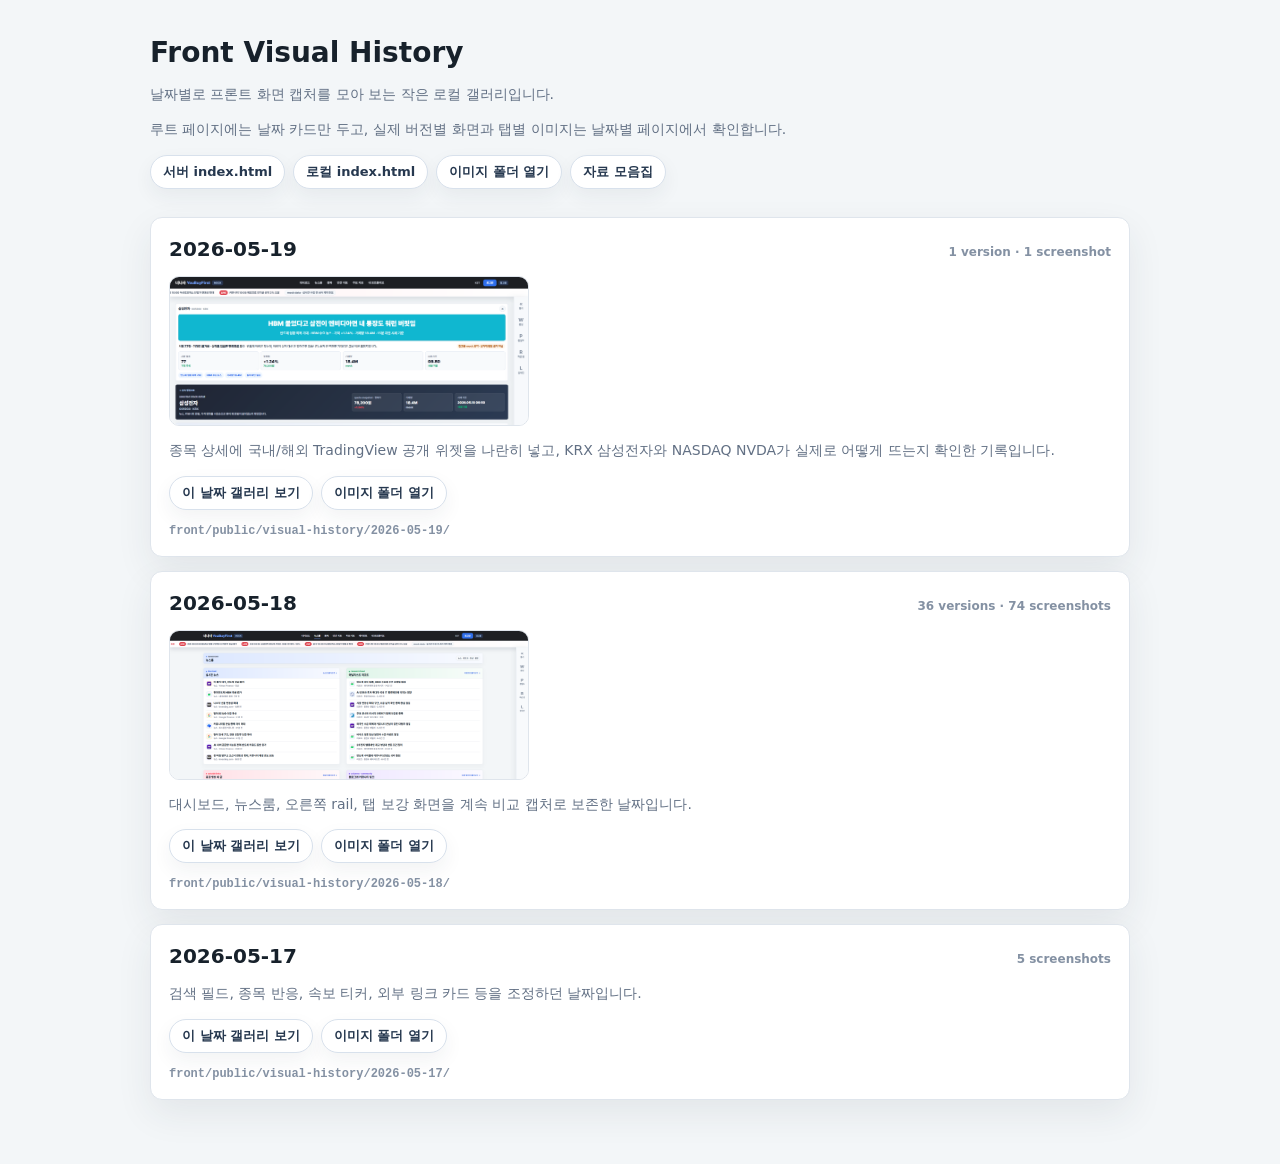
==== front/public/visual-history/index.html @ 5a9eb998 "[front][docs] TradingView 위젯 기록 추가" ====
<!doctype html>
<html lang="ko">
  <head>
    <meta charset="UTF-8" />
    <meta name="viewport" content="width=device-width, initial-scale=1.0" />
    <title>YouBuyFirst Front Visual History</title>
    <style>
      :root {
        color: #17212b;
        background: #f3f6f8;
        font-family:
          Pretendard,
          "Pretendard Variable",
          system-ui,
          -apple-system,
          BlinkMacSystemFont,
          "Segoe UI",
          sans-serif;
      }

      * {
        box-sizing: border-box;
      }

      body {
        margin: 0;
      }

      main {
        width: min(980px, calc(100% - 40px));
        margin: 0 auto;
        padding: 36px 0 64px;
      }

      header,
      .date-list,
      article {
        display: grid;
        gap: 14px;
      }

      header {
        margin-bottom: 28px;
      }

      h1,
      h2,
      p {
        margin: 0;
      }

      h1 {
        font-size: 28px;
        line-height: 1.2;
      }

      h2 {
        font-size: 20px;
        line-height: 1.3;
      }

      p {
        color: #627084;
        font-size: 14px;
        line-height: 1.55;
      }

      a {
        color: #2f6fed;
        font-size: 13px;
        font-weight: 760;
        text-decoration: none;
      }

      .actions,
      .date-actions {
        display: flex;
        flex-wrap: wrap;
        gap: 8px;
      }

      .actions a,
      .date-actions a {
        display: inline-flex;
        align-items: center;
        min-height: 34px;
        padding: 0 12px;
        border: 1px solid #d8e1ec;
        border-radius: 999px;
        background: #ffffff;
        color: #26384f;
        box-shadow: 0 8px 20px rgba(39, 51, 67, 0.06);
      }

      article {
        padding: 18px;
        border: 1px solid #dfe5ec;
        border-radius: 12px;
        background: #ffffff;
        box-shadow: 0 14px 36px rgba(39, 51, 67, 0.08);
      }

      .date-title {
        display: flex;
        flex-wrap: wrap;
        align-items: baseline;
        justify-content: space-between;
        gap: 8px 16px;
      }

      .meta,
      code {
        color: #8491a3;
        font-size: 12px;
        font-weight: 700;
      }

      .thumb {
        display: block;
        width: min(360px, 100%);
        height: 150px;
        object-fit: cover;
        object-position: top left;
        border: 1px solid #dfe5ec;
        border-radius: 10px;
      }

      @media (max-width: 760px) {
        main {
          width: min(100% - 24px, 980px);
        }
      }
    </style>
  </head>
  <body>
    <main>
      <header>
        <h1>Front Visual History</h1>
        <p>날짜별로 프론트 화면 캡처를 모아 보는 작은 로컬 갤러리입니다.</p>
        <p>루트 페이지에는 날짜 카드만 두고, 실제 버전별 화면과 탭별 이미지는 날짜별 페이지에서 확인합니다.</p>
        <div class="actions" aria-label="로컬 갤러리 링크">
          <a href="http://127.0.0.1:5174/visual-history/index.html">서버 index.html</a>
          <a href="file:///C:/agents/YouBuyFirst/.worktrees/front-dashboard-design-polish/front/public/visual-history/index.html">로컬 index.html</a>
          <a href="file:///C:/agents/YouBuyFirst/.worktrees/front-dashboard-design-polish/front/public/visual-history/">이미지 폴더 열기</a>
          <a href="./references/index.html">자료 모음집</a>
        </div>
      </header>

      <section class="date-list" aria-label="날짜별 프론트 UI 캡처">
        <article>
          <div class="date-title">
            <h2>2026-05-19</h2>
            <span class="meta">1 version · 1 screenshot</span>
          </div>
          <img class="thumb" src="./2026-05-19/FV-20260519-1729-tradingview-widget-comparison-stock-detail-1440.png" alt="2026-05-19 TradingView widget comparison thumbnail" />
          <p>종목 상세에 국내/해외 TradingView 공개 위젯을 나란히 넣고, KRX 삼성전자와 NASDAQ NVDA가 실제로 어떻게 뜨는지 확인한 기록입니다.</p>
          <div class="date-actions">
            <a href="./2026-05-19/index.html">이 날짜 갤러리 보기</a>
            <a href="file:///C:/agents/YouBuyFirst/.worktrees/front-dashboard-design-polish/front/public/visual-history/2026-05-19/">이미지 폴더 열기</a>
          </div>
          <code>front/public/visual-history/2026-05-19/</code>
        </article>

        <article>
          <div class="date-title">
            <h2>2026-05-18</h2>
            <span class="meta">36 versions · 74 screenshots</span>
          </div>
          <img class="thumb" src="./2026-05-18/FV-20260518-2108-newsroom-four-feed-overview-newsroom-1920.png" alt="2026-05-18 newsroom four feed overview thumbnail" />
          <p>대시보드, 뉴스룸, 오른쪽 rail, 탭 보강 화면을 계속 비교 캡처로 보존한 날짜입니다.</p>
          <div class="date-actions">
            <a href="./2026-05-18/index.html">이 날짜 갤러리 보기</a>
            <a href="file:///C:/agents/YouBuyFirst/.worktrees/front-dashboard-design-polish/front/public/visual-history/2026-05-18/">이미지 폴더 열기</a>
          </div>
          <code>front/public/visual-history/2026-05-18/</code>
        </article>

        <article>
          <div class="date-title">
            <h2>2026-05-17</h2>
            <span class="meta">5 screenshots</span>
          </div>
          <p>검색 필드, 종목 반응, 속보 티커, 외부 링크 카드 등을 조정하던 날짜입니다.</p>
          <div class="date-actions">
            <a href="./2026-05-17/index.html">이 날짜 갤러리 보기</a>
            <a href="file:///C:/agents/YouBuyFirst/.worktrees/front-dashboard-design-polish/front/public/visual-history/2026-05-17/">이미지 폴더 열기</a>
          </div>
          <code>front/public/visual-history/2026-05-17/</code>
        </article>
      </section>
    </main>
  </body>
</html>
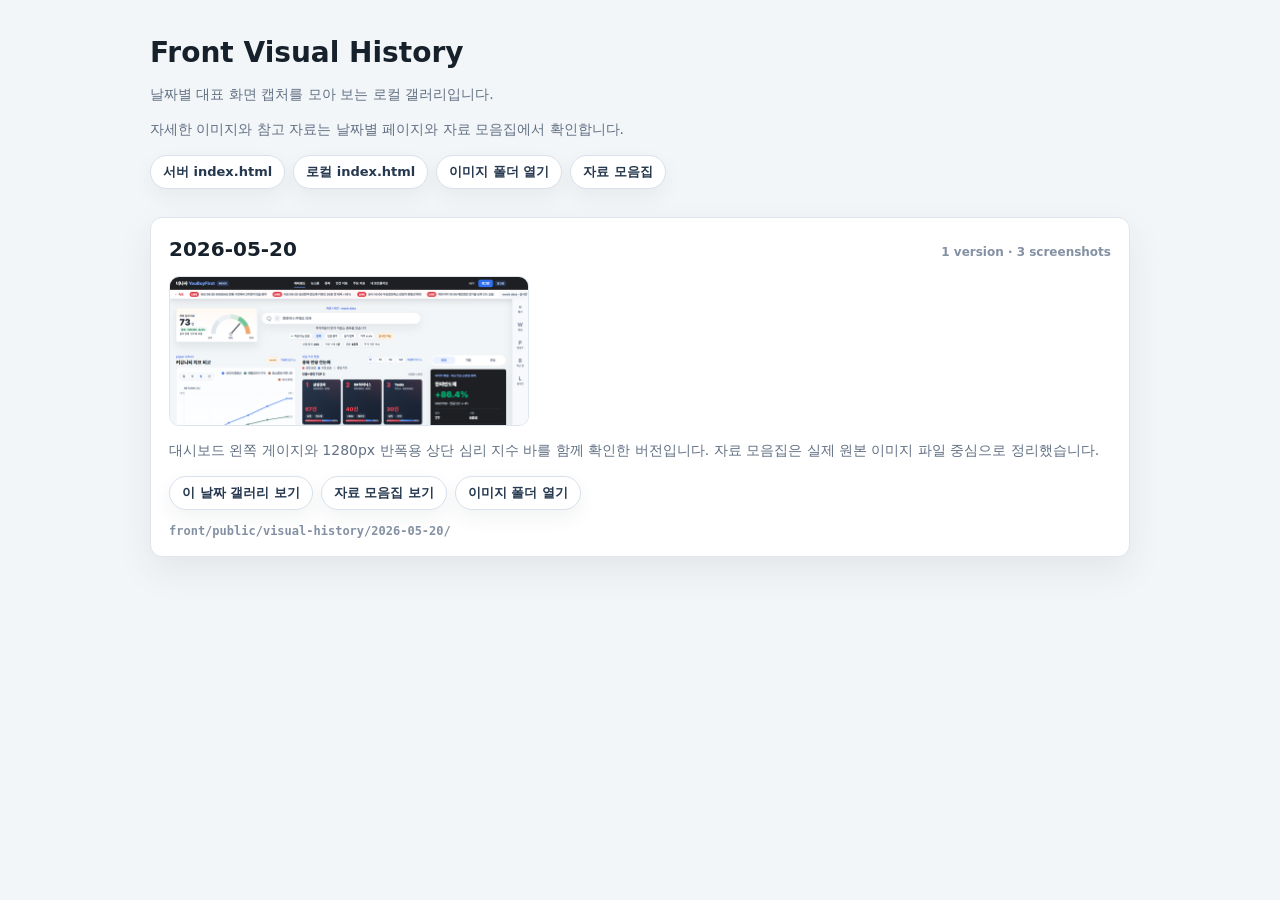
==== commit bb774f9f: "[front][feat] 대시보드 개미 심리 지수 추가" ====
--- a/front/public/visual-history/index.html
+++ b/front/public/visual-history/index.html
@@ -8,140 +8,37 @@
       :root {
         color: #17212b;
         background: #f3f6f8;
-        font-family:
-          Pretendard,
-          "Pretendard Variable",
-          system-ui,
-          -apple-system,
-          BlinkMacSystemFont,
-          "Segoe UI",
-          sans-serif;
+        font-family: Pretendard, "Pretendard Variable", system-ui, -apple-system, BlinkMacSystemFont, "Segoe UI", sans-serif;
       }
-
-      * {
-        box-sizing: border-box;
-      }
-
-      body {
-        margin: 0;
-      }
-
-      main {
-        width: min(980px, calc(100% - 40px));
-        margin: 0 auto;
-        padding: 36px 0 64px;
-      }
-
-      header,
-      .date-list,
-      article {
-        display: grid;
-        gap: 14px;
-      }
-
-      header {
-        margin-bottom: 28px;
-      }
-
-      h1,
-      h2,
-      p {
-        margin: 0;
-      }
-
-      h1 {
-        font-size: 28px;
-        line-height: 1.2;
-      }
-
-      h2 {
-        font-size: 20px;
-        line-height: 1.3;
-      }
-
-      p {
-        color: #627084;
-        font-size: 14px;
-        line-height: 1.55;
-      }
-
-      a {
-        color: #2f6fed;
-        font-size: 13px;
-        font-weight: 760;
-        text-decoration: none;
-      }
-
-      .actions,
-      .date-actions {
-        display: flex;
-        flex-wrap: wrap;
-        gap: 8px;
-      }
-
-      .actions a,
-      .date-actions a {
-        display: inline-flex;
-        align-items: center;
-        min-height: 34px;
-        padding: 0 12px;
-        border: 1px solid #d8e1ec;
-        border-radius: 999px;
-        background: #ffffff;
-        color: #26384f;
-        box-shadow: 0 8px 20px rgba(39, 51, 67, 0.06);
-      }
-
-      article {
-        padding: 18px;
-        border: 1px solid #dfe5ec;
-        border-radius: 12px;
-        background: #ffffff;
-        box-shadow: 0 14px 36px rgba(39, 51, 67, 0.08);
-      }
-
-      .date-title {
-        display: flex;
-        flex-wrap: wrap;
-        align-items: baseline;
-        justify-content: space-between;
-        gap: 8px 16px;
-      }
-
-      .meta,
-      code {
-        color: #8491a3;
-        font-size: 12px;
-        font-weight: 700;
-      }
-
-      .thumb {
-        display: block;
-        width: min(360px, 100%);
-        height: 150px;
-        object-fit: cover;
-        object-position: top left;
-        border: 1px solid #dfe5ec;
-        border-radius: 10px;
-      }
-
-      @media (max-width: 760px) {
-        main {
-          width: min(100% - 24px, 980px);
-        }
-      }
+      * { box-sizing: border-box; }
+      body { margin: 0; }
+      main { width: min(980px, calc(100% - 40px)); margin: 0 auto; padding: 36px 0 64px; }
+      header, .date-list, article { display: grid; gap: 14px; }
+      header { margin-bottom: 28px; }
+      h1, h2, p { margin: 0; }
+      h1 { font-size: 28px; line-height: 1.2; }
+      h2 { font-size: 20px; line-height: 1.3; }
+      p { color: #627084; font-size: 14px; line-height: 1.55; }
+      a { color: #2f6fed; font-size: 13px; font-weight: 760; text-decoration: none; }
+      .actions, .date-actions { display: flex; flex-wrap: wrap; gap: 8px; }
+      .actions a, .date-actions a { display: inline-flex; align-items: center; min-height: 34px; padding: 0 12px; border: 1px solid #d8e1ec; border-radius: 999px; background: #fff; color: #26384f; box-shadow: 0 8px 20px rgba(39, 51, 67, 0.06); }
+      article { padding: 18px; border: 1px solid #dfe5ec; border-radius: 12px; background: #fff; box-shadow: 0 14px 36px rgba(39, 51, 67, 0.08); }
+      .date-title { display: flex; flex-wrap: wrap; align-items: baseline; justify-content: space-between; gap: 8px 16px; }
+      .meta, code { color: #8491a3; font-size: 12px; font-weight: 700; }
+      .thumb { display: block; width: min(360px, 100%); height: 150px; object-fit: cover; object-position: top left; border: 1px solid #dfe5ec; border-radius: 10px; }
+      @media (max-width: 760px) { main { width: min(100% - 24px, 980px); } }
     </style>
   </head>
   <body>
     <main>
       <header>
         <h1>Front Visual History</h1>
-        <p>날짜별로 프론트 화면 캡처를 모아 보는 작은 로컬 갤러리입니다.</p>
-        <p>루트 페이지에는 날짜 카드만 두고, 실제 버전별 화면과 탭별 이미지는 날짜별 페이지에서 확인합니다.</p>
+        <p>날짜별 대표 화면 캡처를 모아 보는 로컬 갤러리입니다.</p>
+        <p>자세한 이미지와 참고 자료는 날짜별 페이지와 자료 모음집에서 확인합니다.</p>
         <div class="actions" aria-label="로컬 갤러리 링크">
           <a href="http://127.0.0.1:5174/visual-history/index.html">서버 index.html</a>
-          <a href="file:///C:/agents/YouBuyFirst/.worktrees/front-dashboard-design-polish/front/public/visual-history/index.html">로컬 index.html</a>
-          <a href="file:///C:/agents/YouBuyFirst/.worktrees/front-dashboard-design-polish/front/public/visual-history/">이미지 폴더 열기</a>
+          <a href="file:///C:/agents/YouBuyFirst/.worktrees/front-retail-sentiment-widget/front/public/visual-history/index.html">로컬 index.html</a>
+          <a href="file:///C:/agents/YouBuyFirst/.worktrees/front-retail-sentiment-widget/front/public/visual-history/">이미지 폴더 열기</a>
           <a href="./references/index.html">자료 모음집</a>
         </div>
       </header>
@@ -149,45 +46,19 @@
       <section class="date-list" aria-label="날짜별 프론트 UI 캡처">
         <article>
           <div class="date-title">
-            <h2>2026-05-19</h2>
-            <span class="meta">1 version · 1 screenshot</span>
+            <h2>2026-05-20</h2>
+            <span class="meta">1 version · 3 screenshots</span>
           </div>
-          <img class="thumb" src="./2026-05-19/FV-20260519-1729-tradingview-widget-comparison-stock-detail-1440.png" alt="2026-05-19 TradingView widget comparison thumbnail" />
-          <p>종목 상세에 국내/해외 TradingView 공개 위젯을 나란히 넣고, KRX 삼성전자와 NASDAQ NVDA가 실제로 어떻게 뜨는지 확인한 기록입니다.</p>
+          <img class="thumb" src="./2026-05-20/FV-20260520-1038-retail-sentiment-gauge-ratio-dashboard-1440.png" alt="2026-05-20 dashboard retail sentiment gauge thumbnail" />
+          <p>대시보드 왼쪽 게이지와 1280px 반폭용 상단 심리 지수 바를 함께 확인한 버전입니다. 자료 모음집은 실제 원본 이미지 파일 중심으로 정리했습니다.</p>
           <div class="date-actions">
-            <a href="./2026-05-19/index.html">이 날짜 갤러리 보기</a>
-            <a href="file:///C:/agents/YouBuyFirst/.worktrees/front-dashboard-design-polish/front/public/visual-history/2026-05-19/">이미지 폴더 열기</a>
+            <a href="./2026-05-20/index.html">이 날짜 갤러리 보기</a>
+            <a href="./references/index.html">자료 모음집 보기</a>
+            <a href="file:///C:/agents/YouBuyFirst/.worktrees/front-retail-sentiment-widget/front/public/visual-history/2026-05-20/">이미지 폴더 열기</a>
           </div>
-          <code>front/public/visual-history/2026-05-19/</code>
-        </article>
-
-        <article>
-          <div class="date-title">
-            <h2>2026-05-18</h2>
-            <span class="meta">36 versions · 74 screenshots</span>
-          </div>
-          <img class="thumb" src="./2026-05-18/FV-20260518-2108-newsroom-four-feed-overview-newsroom-1920.png" alt="2026-05-18 newsroom four feed overview thumbnail" />
-          <p>대시보드, 뉴스룸, 오른쪽 rail, 탭 보강 화면을 계속 비교 캡처로 보존한 날짜입니다.</p>
-          <div class="date-actions">
-            <a href="./2026-05-18/index.html">이 날짜 갤러리 보기</a>
-            <a href="file:///C:/agents/YouBuyFirst/.worktrees/front-dashboard-design-polish/front/public/visual-history/2026-05-18/">이미지 폴더 열기</a>
-          </div>
-          <code>front/public/visual-history/2026-05-18/</code>
-        </article>
-
-        <article>
-          <div class="date-title">
-            <h2>2026-05-17</h2>
-            <span class="meta">5 screenshots</span>
-          </div>
-          <p>검색 필드, 종목 반응, 속보 티커, 외부 링크 카드 등을 조정하던 날짜입니다.</p>
-          <div class="date-actions">
-            <a href="./2026-05-17/index.html">이 날짜 갤러리 보기</a>
-            <a href="file:///C:/agents/YouBuyFirst/.worktrees/front-dashboard-design-polish/front/public/visual-history/2026-05-17/">이미지 폴더 열기</a>
-          </div>
-          <code>front/public/visual-history/2026-05-17/</code>
+          <code>front/public/visual-history/2026-05-20/</code>
         </article>
       </section>
     </main>
   </body>
-</html>
+</html>
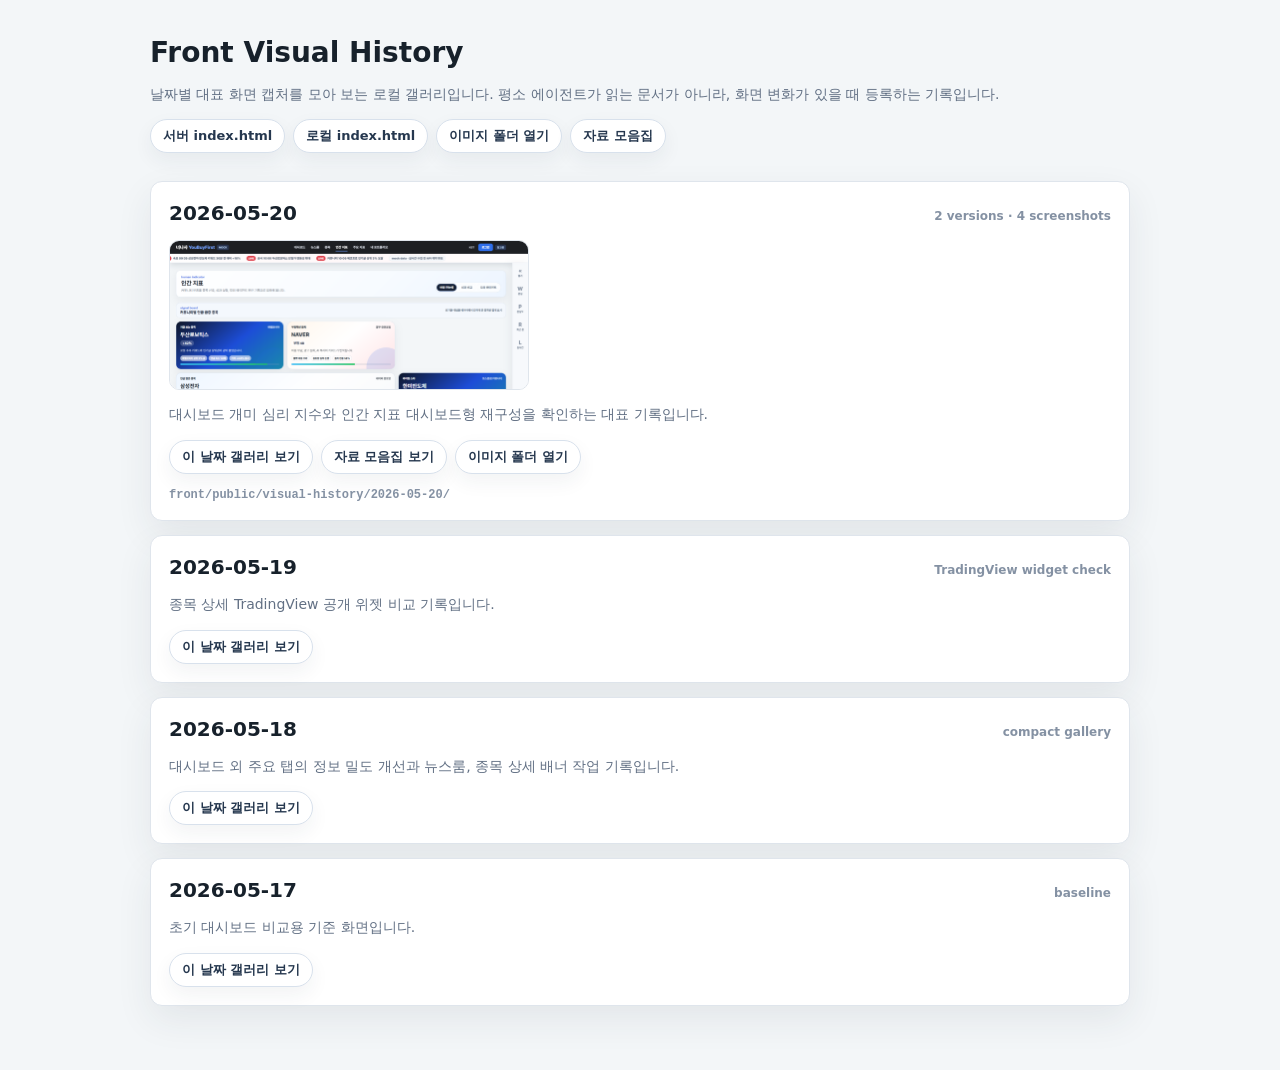
==== commit a62bcd61: "[front][feat] 인간 지표 화면 재구성" ====
--- a/front/public/visual-history/index.html
+++ b/front/public/visual-history/index.html
@@ -33,8 +33,7 @@
     <main>
       <header>
         <h1>Front Visual History</h1>
-        <p>날짜별 대표 화면 캡처를 모아 보는 로컬 갤러리입니다.</p>
-        <p>자세한 이미지와 참고 자료는 날짜별 페이지와 자료 모음집에서 확인합니다.</p>
+        <p>날짜별 대표 화면 캡처를 모아 보는 로컬 갤러리입니다. 평소 에이전트가 읽는 문서가 아니라, 화면 변화가 있을 때 등록하는 기록입니다.</p>
         <div class="actions" aria-label="로컬 갤러리 링크">
           <a href="http://127.0.0.1:5174/visual-history/index.html">서버 index.html</a>
           <a href="file:///C:/agents/YouBuyFirst/.worktrees/front-retail-sentiment-widget/front/public/visual-history/index.html">로컬 index.html</a>
@@ -47,10 +46,10 @@
         <article>
           <div class="date-title">
             <h2>2026-05-20</h2>
-            <span class="meta">1 version · 3 screenshots</span>
+            <span class="meta">2 versions · 4 screenshots</span>
           </div>
-          <img class="thumb" src="./2026-05-20/FV-20260520-1038-retail-sentiment-gauge-ratio-dashboard-1440.png" alt="2026-05-20 dashboard retail sentiment gauge thumbnail" />
-          <p>대시보드 왼쪽 게이지와 1280px 반폭용 상단 심리 지수 바를 함께 확인한 버전입니다. 자료 모음집은 실제 원본 이미지 파일 중심으로 정리했습니다.</p>
+          <img class="thumb" src="./2026-05-20/FV-20260520-1233-human-indicator-redesign-communities-1440.png" alt="2026-05-20 human indicator redesign thumbnail" />
+          <p>대시보드 개미 심리 지수와 인간 지표 대시보드형 재구성을 확인하는 대표 기록입니다.</p>
           <div class="date-actions">
             <a href="./2026-05-20/index.html">이 날짜 갤러리 보기</a>
             <a href="./references/index.html">자료 모음집 보기</a>
@@ -58,7 +57,40 @@
           </div>
           <code>front/public/visual-history/2026-05-20/</code>
         </article>
+
+        <article>
+          <div class="date-title">
+            <h2>2026-05-19</h2>
+            <span class="meta">TradingView widget check</span>
+          </div>
+          <p>종목 상세 TradingView 공개 위젯 비교 기록입니다.</p>
+          <div class="date-actions">
+            <a href="./2026-05-19/index.html">이 날짜 갤러리 보기</a>
+          </div>
+        </article>
+
+        <article>
+          <div class="date-title">
+            <h2>2026-05-18</h2>
+            <span class="meta">compact gallery</span>
+          </div>
+          <p>대시보드 외 주요 탭의 정보 밀도 개선과 뉴스룸, 종목 상세 배너 작업 기록입니다.</p>
+          <div class="date-actions">
+            <a href="./2026-05-18/index.html">이 날짜 갤러리 보기</a>
+          </div>
+        </article>
+
+        <article>
+          <div class="date-title">
+            <h2>2026-05-17</h2>
+            <span class="meta">baseline</span>
+          </div>
+          <p>초기 대시보드 비교용 기준 화면입니다.</p>
+          <div class="date-actions">
+            <a href="./2026-05-17/index.html">이 날짜 갤러리 보기</a>
+          </div>
+        </article>
       </section>
     </main>
   </body>
-</html>+</html>
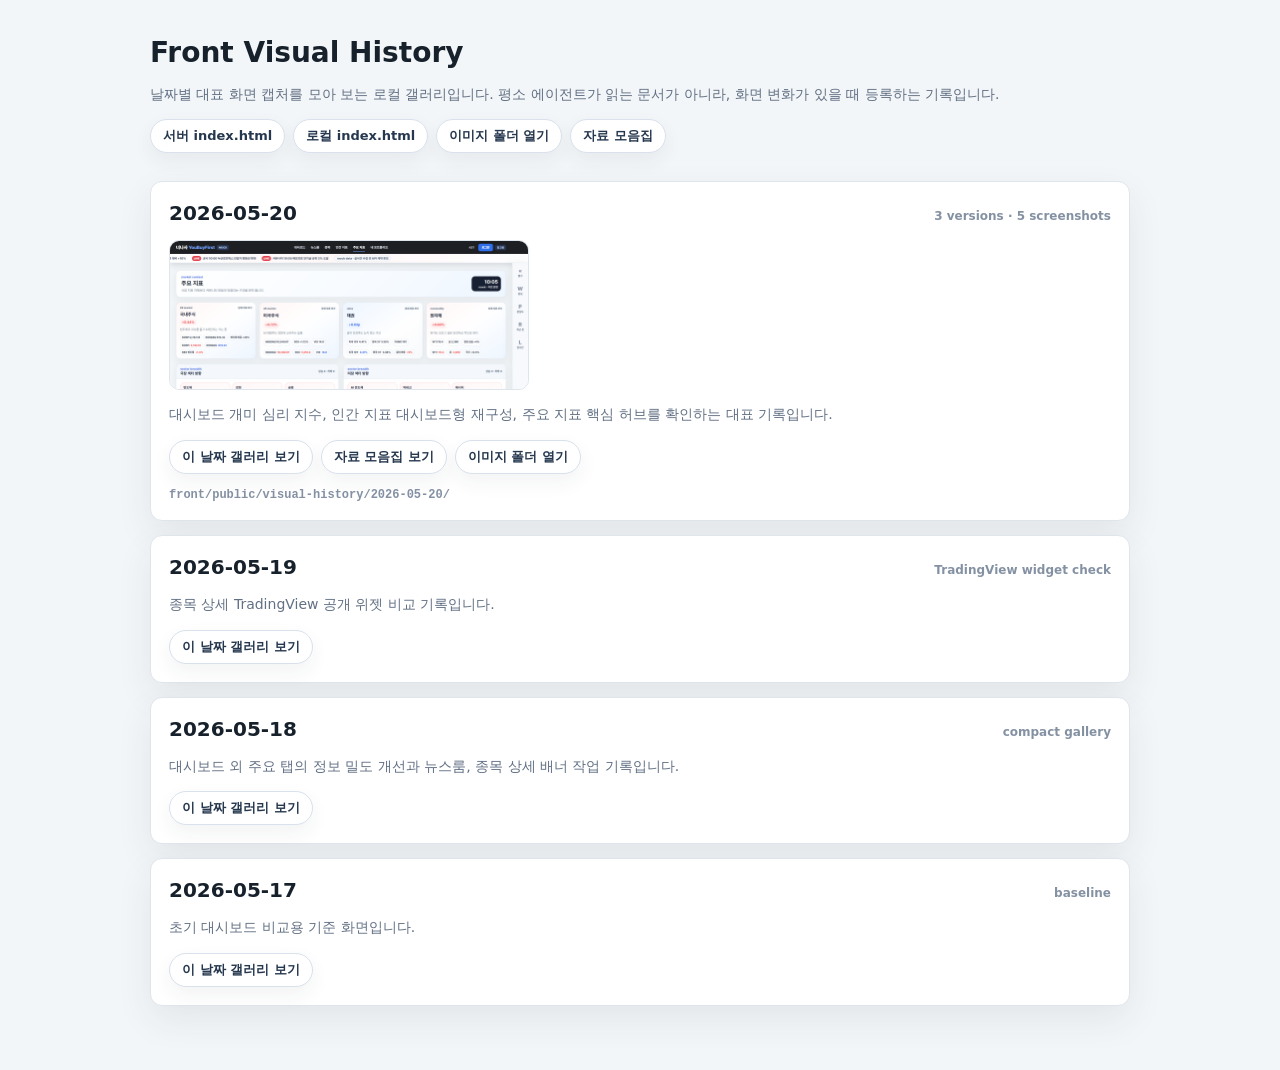
==== commit 10cf28f3: "[front][feat] 주요 지표 허브 재구성" ====
--- a/front/public/visual-history/index.html
+++ b/front/public/visual-history/index.html
@@ -46,10 +46,10 @@
         <article>
           <div class="date-title">
             <h2>2026-05-20</h2>
-            <span class="meta">2 versions · 4 screenshots</span>
+            <span class="meta">3 versions · 5 screenshots</span>
           </div>
-          <img class="thumb" src="./2026-05-20/FV-20260520-1233-human-indicator-redesign-communities-1440.png" alt="2026-05-20 human indicator redesign thumbnail" />
-          <p>대시보드 개미 심리 지수와 인간 지표 대시보드형 재구성을 확인하는 대표 기록입니다.</p>
+          <img class="thumb" src="./2026-05-20/FV-20260520-1257-indicators-hub-redesign-1440.png" alt="2026-05-20 indicators hub redesign thumbnail" />
+          <p>대시보드 개미 심리 지수, 인간 지표 대시보드형 재구성, 주요 지표 핵심 허브를 확인하는 대표 기록입니다.</p>
           <div class="date-actions">
             <a href="./2026-05-20/index.html">이 날짜 갤러리 보기</a>
             <a href="./references/index.html">자료 모음집 보기</a>
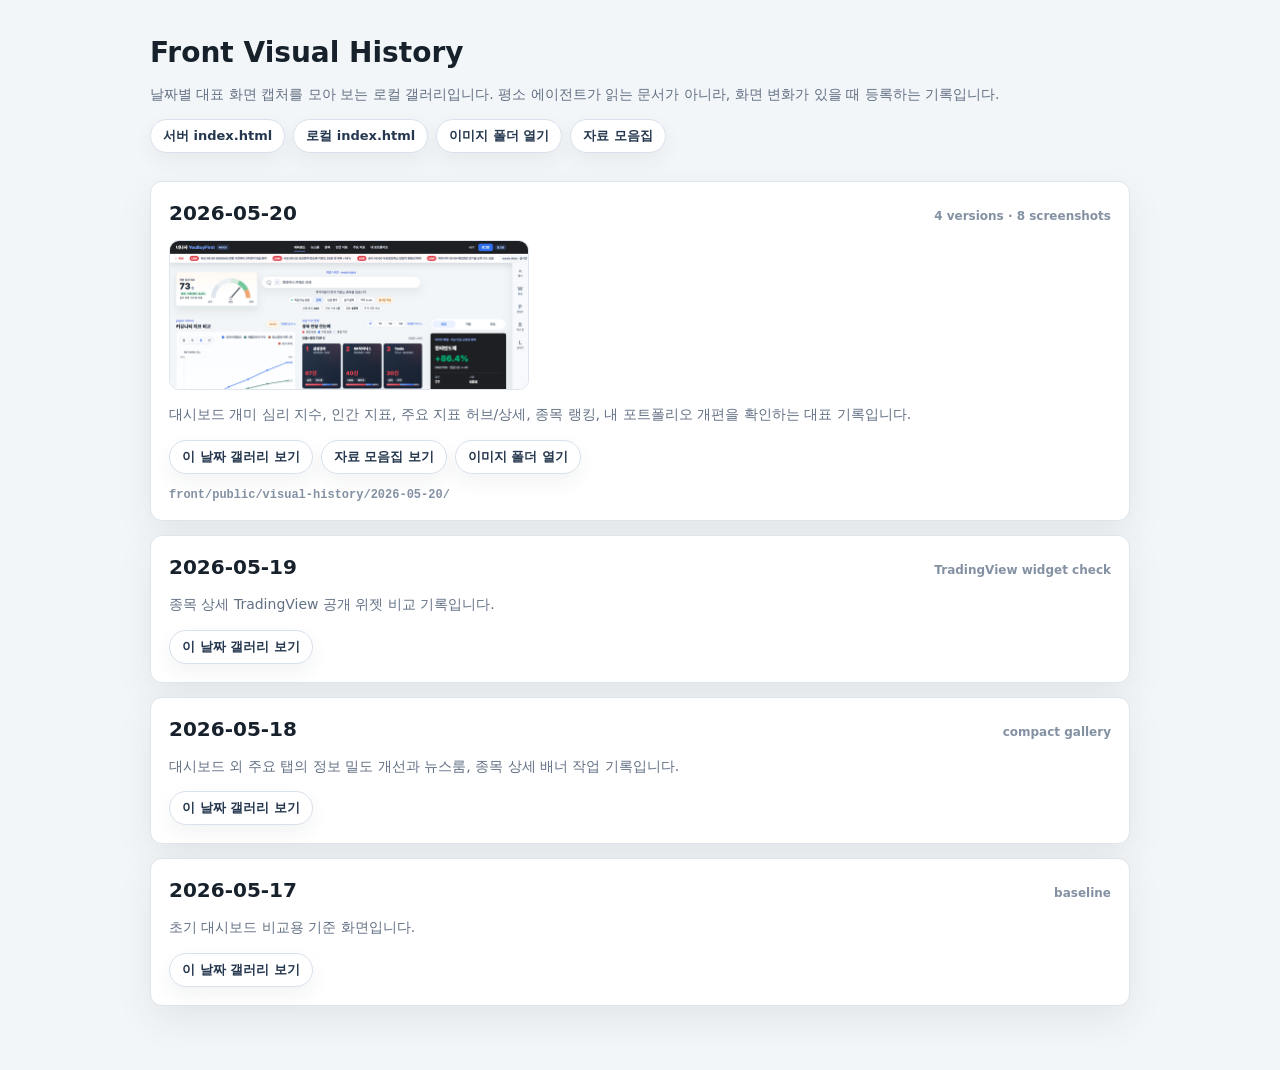
==== commit 67f15c3b: "[front][feat] 탭별 핵심 허브 디자인 정리" ====
--- a/front/public/visual-history/index.html
+++ b/front/public/visual-history/index.html
@@ -46,10 +46,10 @@
         <article>
           <div class="date-title">
             <h2>2026-05-20</h2>
-            <span class="meta">3 versions · 5 screenshots</span>
+            <span class="meta">4 versions · 8 screenshots</span>
           </div>
-          <img class="thumb" src="./2026-05-20/FV-20260520-1257-indicators-hub-redesign-1440.png" alt="2026-05-20 indicators hub redesign thumbnail" />
-          <p>대시보드 개미 심리 지수, 인간 지표 대시보드형 재구성, 주요 지표 핵심 허브를 확인하는 대표 기록입니다.</p>
+          <img class="thumb" src="./2026-05-20/FV-20260520-1038-retail-sentiment-gauge-ratio-dashboard-1440.png" alt="2026-05-20 dashboard thumbnail" />
+          <p>대시보드 개미 심리 지수, 인간 지표, 주요 지표 허브/상세, 종목 랭킹, 내 포트폴리오 개편을 확인하는 대표 기록입니다.</p>
           <div class="date-actions">
             <a href="./2026-05-20/index.html">이 날짜 갤러리 보기</a>
             <a href="./references/index.html">자료 모음집 보기</a>
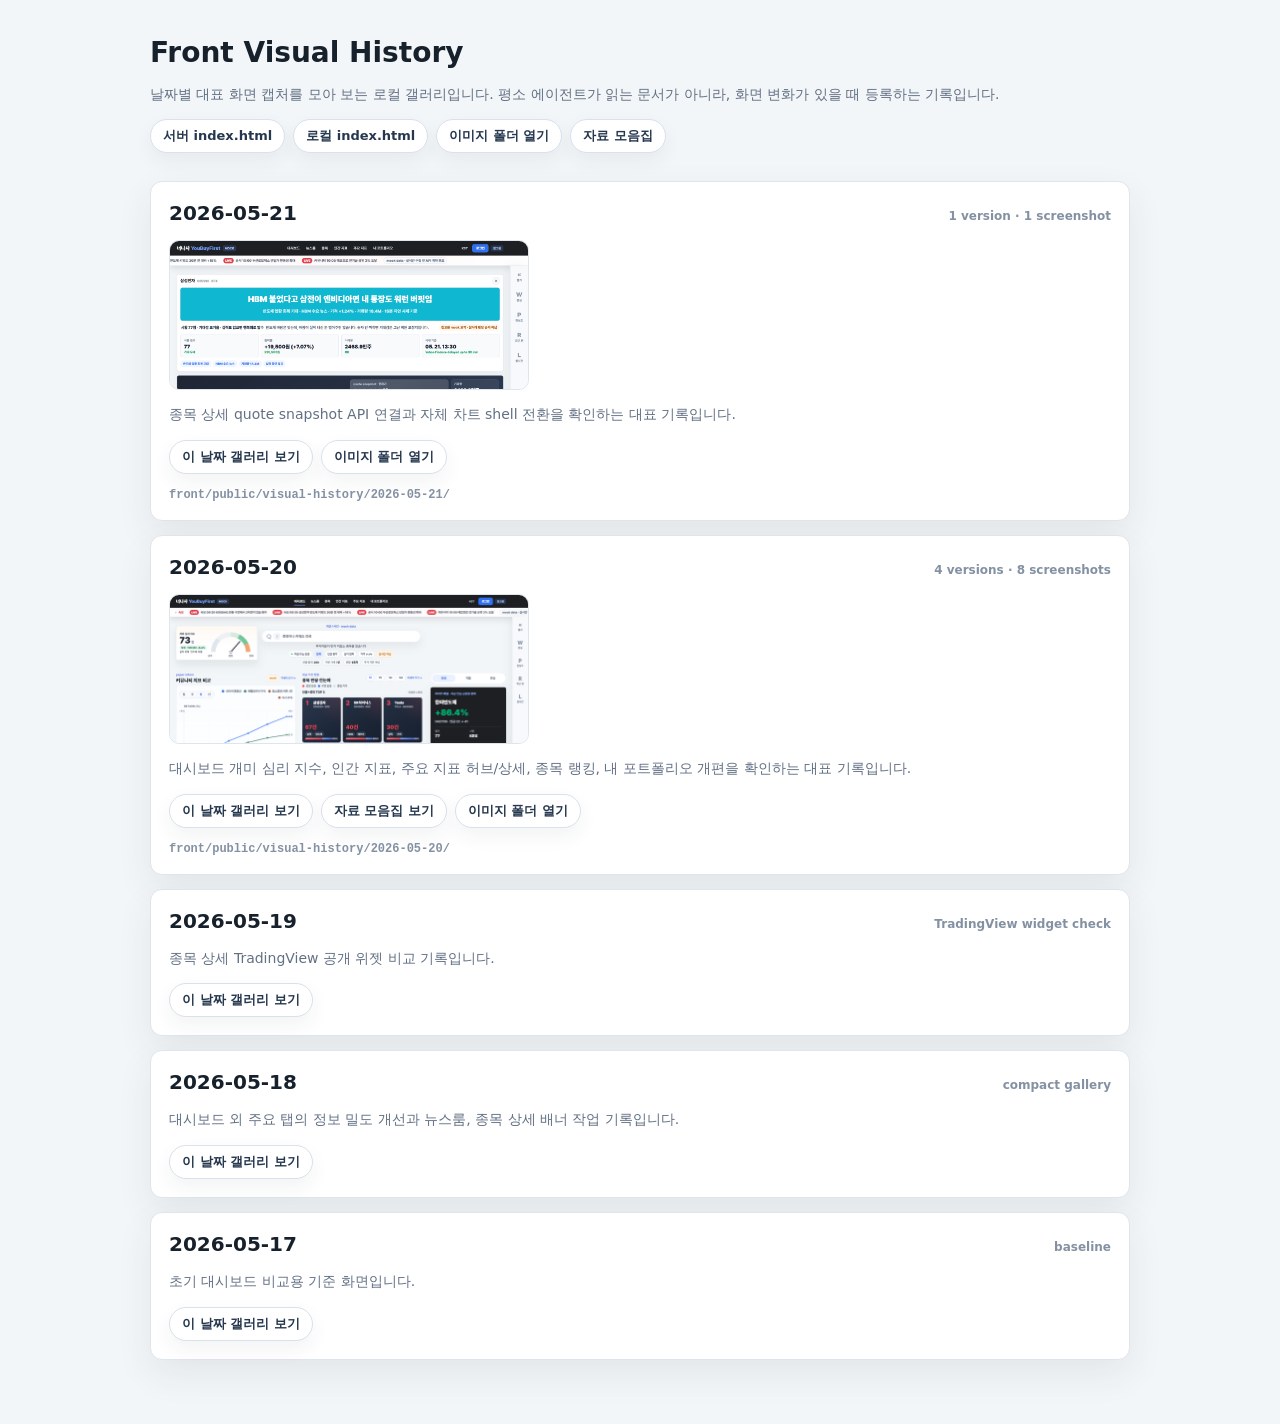
==== commit 96d01777: "[front][feat] 종목 상세 quote snapshot 연결" ====
--- a/front/public/visual-history/index.html
+++ b/front/public/visual-history/index.html
@@ -43,6 +43,20 @@
       </header>
 
       <section class="date-list" aria-label="날짜별 프론트 UI 캡처">
+        <article>
+          <div class="date-title">
+            <h2>2026-05-21</h2>
+            <span class="meta">1 version · 1 screenshot</span>
+          </div>
+          <img class="thumb" src="./2026-05-21/FV-20260521-1335-quote-snapshot-stock-detail-1280.png" alt="2026-05-21 stock detail thumbnail" />
+          <p>종목 상세 quote snapshot API 연결과 자체 차트 shell 전환을 확인하는 대표 기록입니다.</p>
+          <div class="date-actions">
+            <a href="./2026-05-21/index.html">이 날짜 갤러리 보기</a>
+            <a href="file:///C:/agents/YouBuyFirst/.worktrees/front-retail-sentiment-widget/front/public/visual-history/2026-05-21/">이미지 폴더 열기</a>
+          </div>
+          <code>front/public/visual-history/2026-05-21/</code>
+        </article>
+
         <article>
           <div class="date-title">
             <h2>2026-05-20</h2>
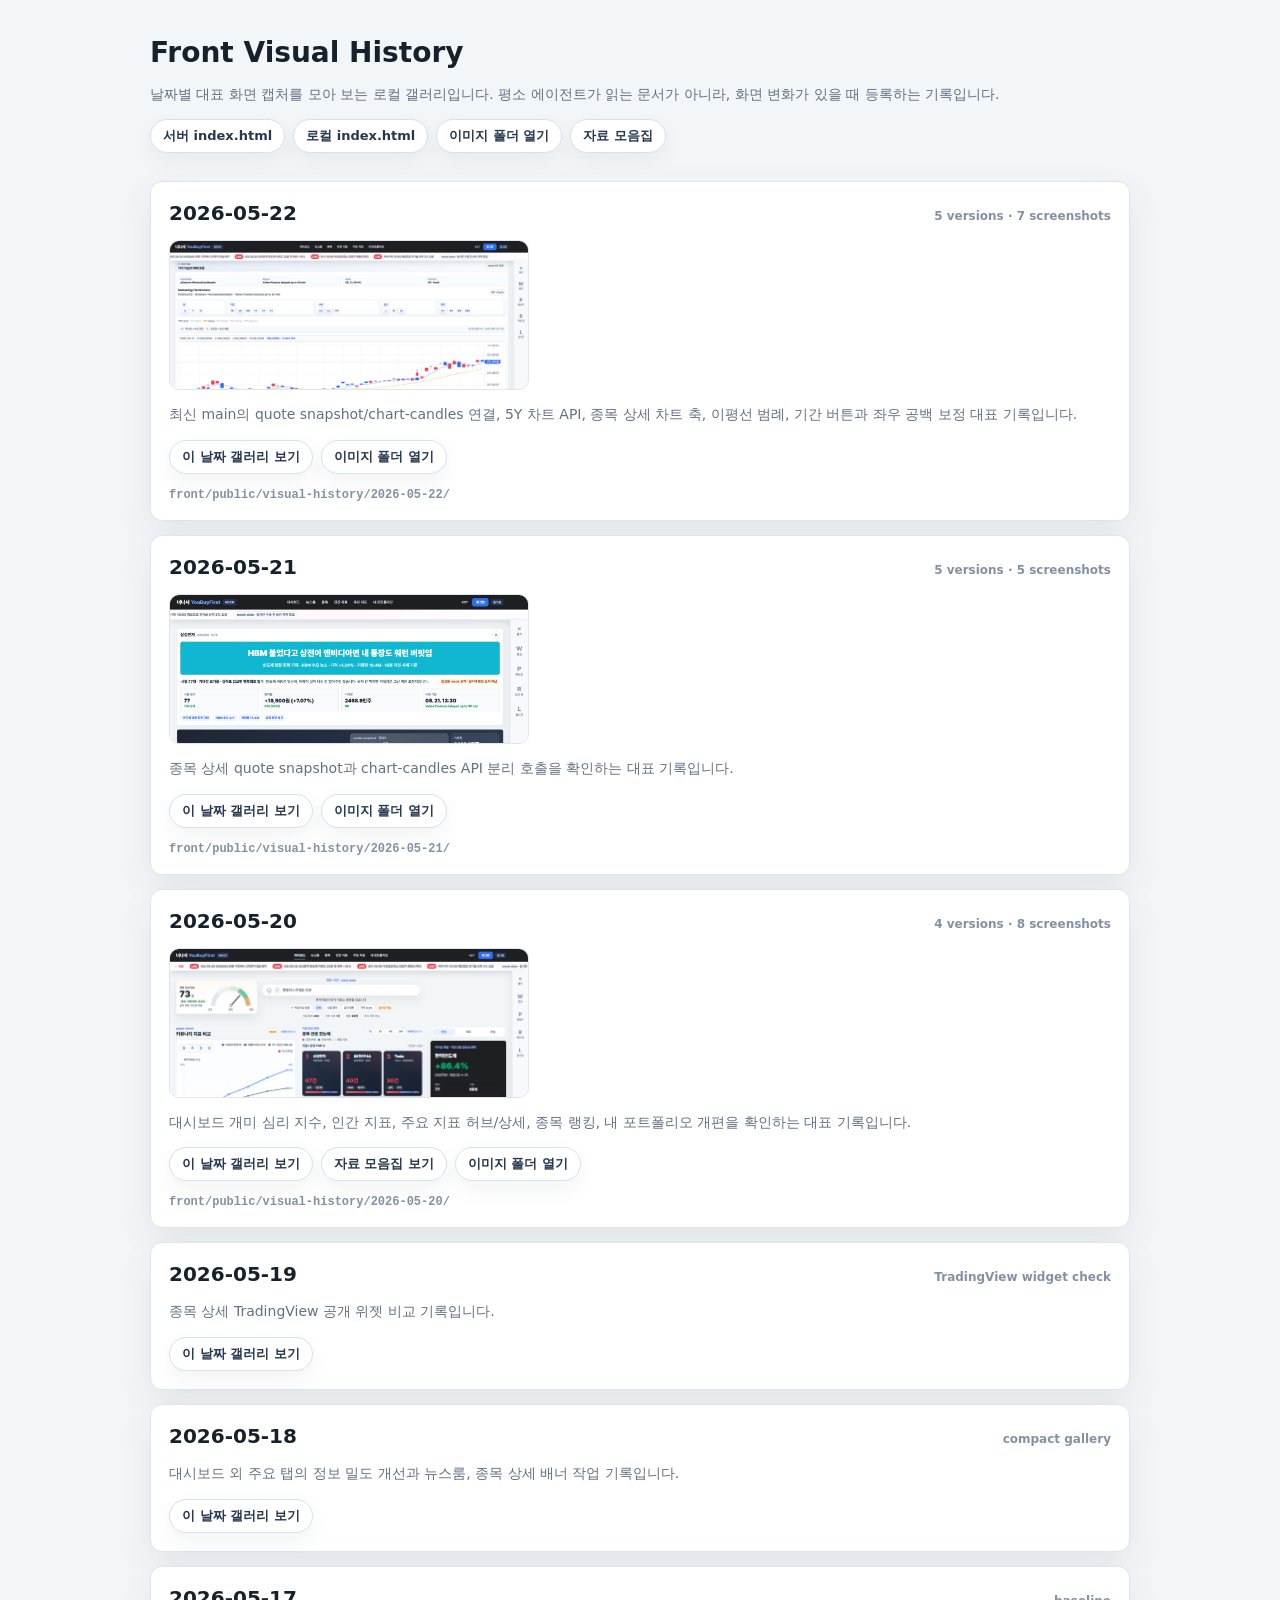
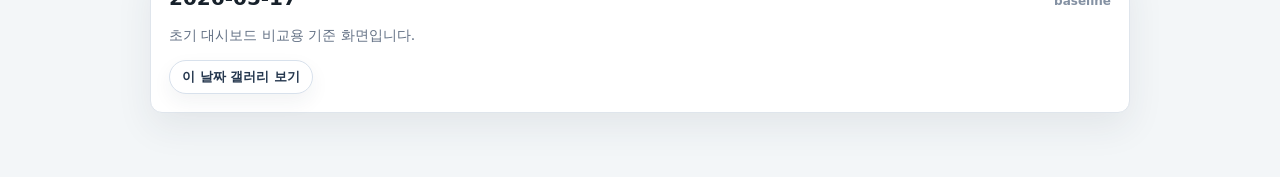
==== commit 37d03baa: "[front][feat] 종목 상세 차트와 5Y 캔들 계약" ====
--- a/front/public/visual-history/index.html
+++ b/front/public/visual-history/index.html
@@ -45,11 +45,25 @@
       <section class="date-list" aria-label="날짜별 프론트 UI 캡처">
         <article>
           <div class="date-title">
+            <h2>2026-05-22</h2>
+            <span class="meta">5 versions · 7 screenshots</span>
+          </div>
+          <img class="thumb" src="./2026-05-22/FV-20260522-1246-stock-chart-3m-left-edge-1600.png" alt="2026-05-22 3M chart spacing and moving average thumbnail" />
+          <p>최신 main의 quote snapshot/chart-candles 연결, 5Y 차트 API, 종목 상세 차트 축, 이평선 범례, 기간 버튼과 좌우 공백 보정 대표 기록입니다.</p>
+          <div class="date-actions">
+            <a href="./2026-05-22/index.html">이 날짜 갤러리 보기</a>
+            <a href="file:///C:/agents/YouBuyFirst/.worktrees/front-retail-sentiment-widget/front/public/visual-history/2026-05-22/">이미지 폴더 열기</a>
+          </div>
+          <code>front/public/visual-history/2026-05-22/</code>
+        </article>
+
+        <article>
+          <div class="date-title">
             <h2>2026-05-21</h2>
-            <span class="meta">1 version · 1 screenshot</span>
+            <span class="meta">5 versions · 5 screenshots</span>
           </div>
-          <img class="thumb" src="./2026-05-21/FV-20260521-1335-quote-snapshot-stock-detail-1280.png" alt="2026-05-21 stock detail thumbnail" />
-          <p>종목 상세 quote snapshot API 연결과 자체 차트 shell 전환을 확인하는 대표 기록입니다.</p>
+          <img class="thumb" src="./2026-05-21/FV-20260521-1522-stock-chart-candles-api-wired-1280.png" alt="2026-05-21 chart-candles API wired thumbnail" />
+          <p>종목 상세 quote snapshot과 chart-candles API 분리 호출을 확인하는 대표 기록입니다.</p>
           <div class="date-actions">
             <a href="./2026-05-21/index.html">이 날짜 갤러리 보기</a>
             <a href="file:///C:/agents/YouBuyFirst/.worktrees/front-retail-sentiment-widget/front/public/visual-history/2026-05-21/">이미지 폴더 열기</a>
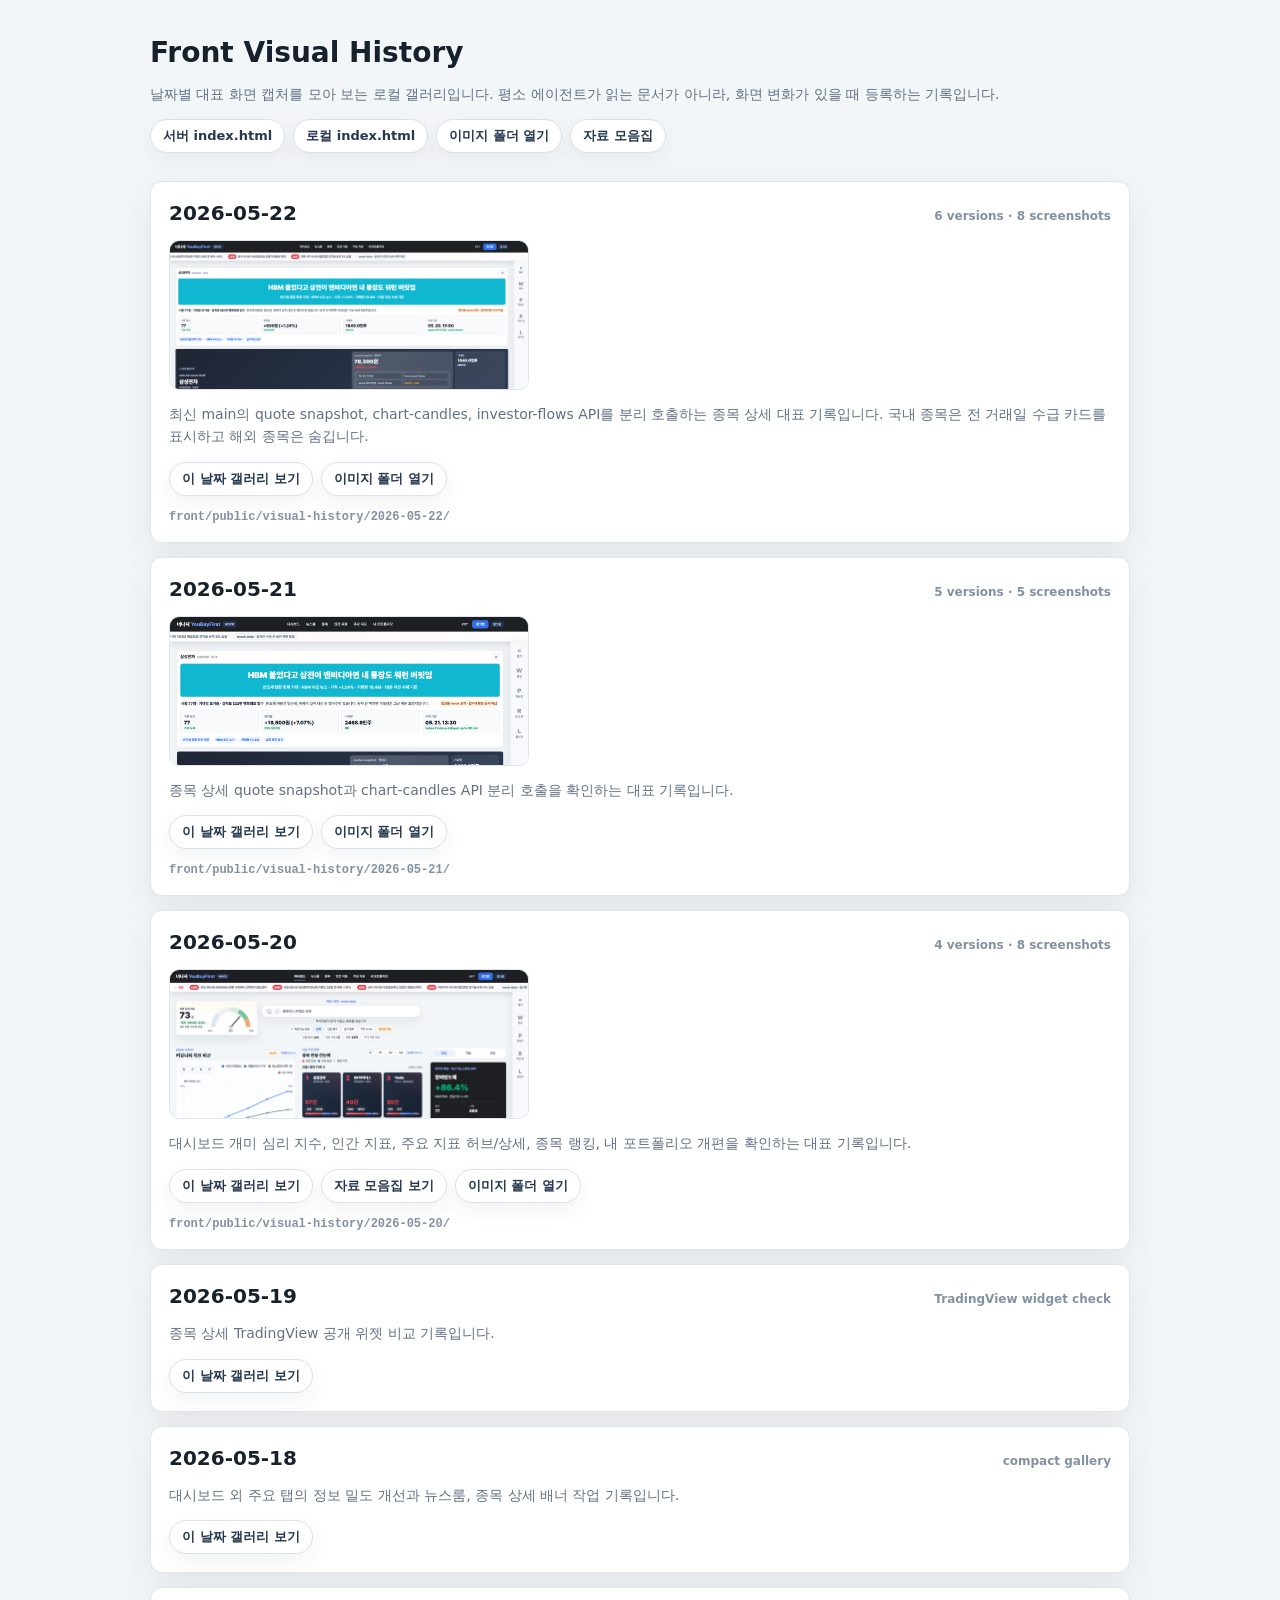
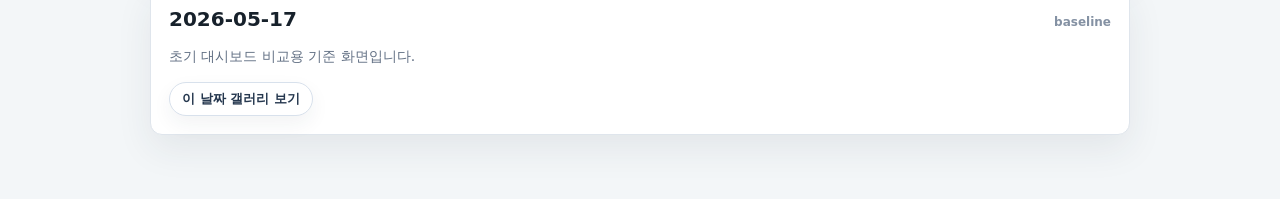
==== commit 68676fa9: "[front][feat] 종목 상세 수급 API 연결" ====
--- a/front/public/visual-history/index.html
+++ b/front/public/visual-history/index.html
@@ -36,8 +36,8 @@
         <p>날짜별 대표 화면 캡처를 모아 보는 로컬 갤러리입니다. 평소 에이전트가 읽는 문서가 아니라, 화면 변화가 있을 때 등록하는 기록입니다.</p>
         <div class="actions" aria-label="로컬 갤러리 링크">
           <a href="http://127.0.0.1:5174/visual-history/index.html">서버 index.html</a>
-          <a href="file:///C:/agents/YouBuyFirst/.worktrees/front-retail-sentiment-widget/front/public/visual-history/index.html">로컬 index.html</a>
-          <a href="file:///C:/agents/YouBuyFirst/.worktrees/front-retail-sentiment-widget/front/public/visual-history/">이미지 폴더 열기</a>
+          <a href="file:///C:/agents/YouBuyFirst/.worktrees/front-investor-flow-ui/front/public/visual-history/index.html">로컬 index.html</a>
+          <a href="file:///C:/agents/YouBuyFirst/.worktrees/front-investor-flow-ui/front/public/visual-history/">이미지 폴더 열기</a>
           <a href="./references/index.html">자료 모음집</a>
         </div>
       </header>
@@ -46,13 +46,13 @@
         <article>
           <div class="date-title">
             <h2>2026-05-22</h2>
-            <span class="meta">5 versions · 7 screenshots</span>
+            <span class="meta">6 versions · 8 screenshots</span>
           </div>
-          <img class="thumb" src="./2026-05-22/FV-20260522-1246-stock-chart-3m-left-edge-1600.png" alt="2026-05-22 3M chart spacing and moving average thumbnail" />
-          <p>최신 main의 quote snapshot/chart-candles 연결, 5Y 차트 API, 종목 상세 차트 축, 이평선 범례, 기간 버튼과 좌우 공백 보정 대표 기록입니다.</p>
+          <img class="thumb" src="./2026-05-22/FV-20260522-1505-stock-investor-flow-api-1600.png" alt="2026-05-22 stock detail investor flow API thumbnail" />
+          <p>최신 main의 quote snapshot, chart-candles, investor-flows API를 분리 호출하는 종목 상세 대표 기록입니다. 국내 종목은 전 거래일 수급 카드를 표시하고 해외 종목은 숨깁니다.</p>
           <div class="date-actions">
             <a href="./2026-05-22/index.html">이 날짜 갤러리 보기</a>
-            <a href="file:///C:/agents/YouBuyFirst/.worktrees/front-retail-sentiment-widget/front/public/visual-history/2026-05-22/">이미지 폴더 열기</a>
+            <a href="file:///C:/agents/YouBuyFirst/.worktrees/front-investor-flow-ui/front/public/visual-history/2026-05-22/">이미지 폴더 열기</a>
           </div>
           <code>front/public/visual-history/2026-05-22/</code>
         </article>
@@ -66,7 +66,7 @@
           <p>종목 상세 quote snapshot과 chart-candles API 분리 호출을 확인하는 대표 기록입니다.</p>
           <div class="date-actions">
             <a href="./2026-05-21/index.html">이 날짜 갤러리 보기</a>
-            <a href="file:///C:/agents/YouBuyFirst/.worktrees/front-retail-sentiment-widget/front/public/visual-history/2026-05-21/">이미지 폴더 열기</a>
+            <a href="file:///C:/agents/YouBuyFirst/.worktrees/front-investor-flow-ui/front/public/visual-history/2026-05-21/">이미지 폴더 열기</a>
           </div>
           <code>front/public/visual-history/2026-05-21/</code>
         </article>
@@ -81,7 +81,7 @@
           <div class="date-actions">
             <a href="./2026-05-20/index.html">이 날짜 갤러리 보기</a>
             <a href="./references/index.html">자료 모음집 보기</a>
-            <a href="file:///C:/agents/YouBuyFirst/.worktrees/front-retail-sentiment-widget/front/public/visual-history/2026-05-20/">이미지 폴더 열기</a>
+            <a href="file:///C:/agents/YouBuyFirst/.worktrees/front-investor-flow-ui/front/public/visual-history/2026-05-20/">이미지 폴더 열기</a>
           </div>
           <code>front/public/visual-history/2026-05-20/</code>
         </article>
